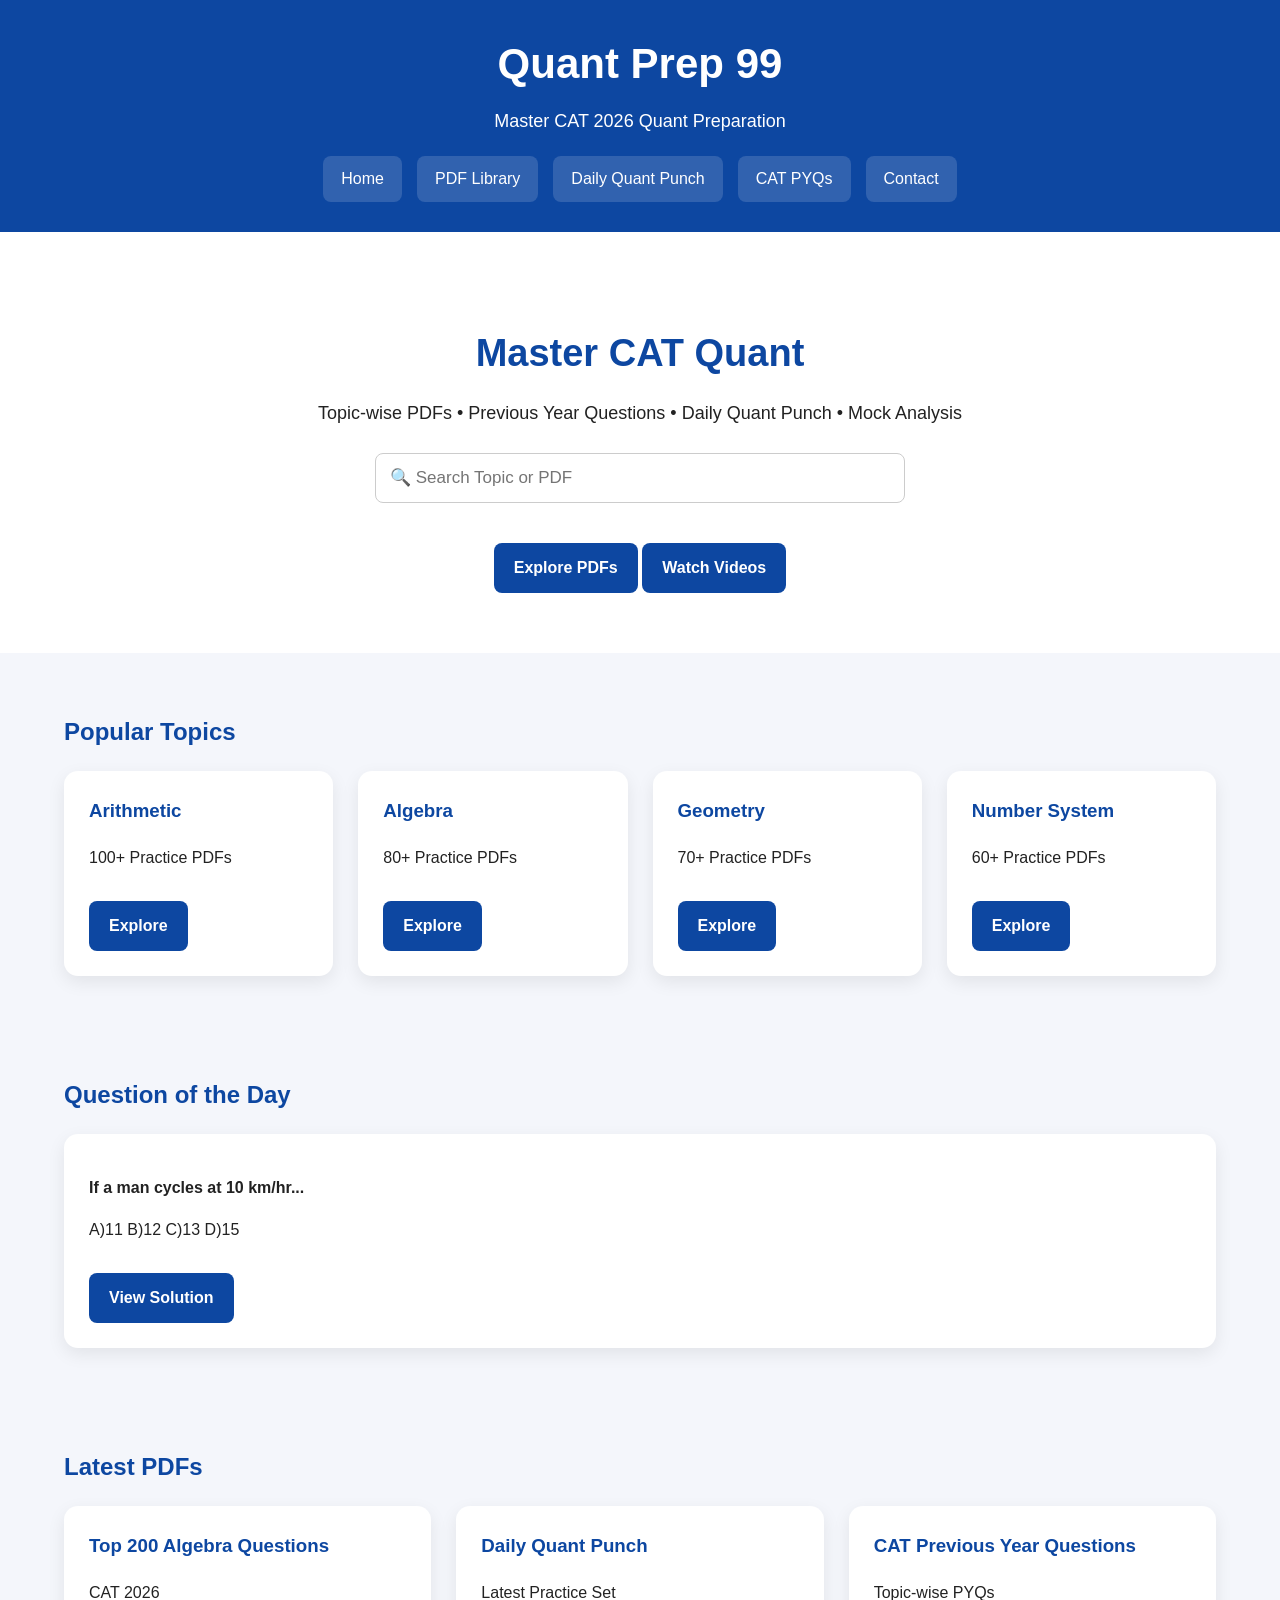
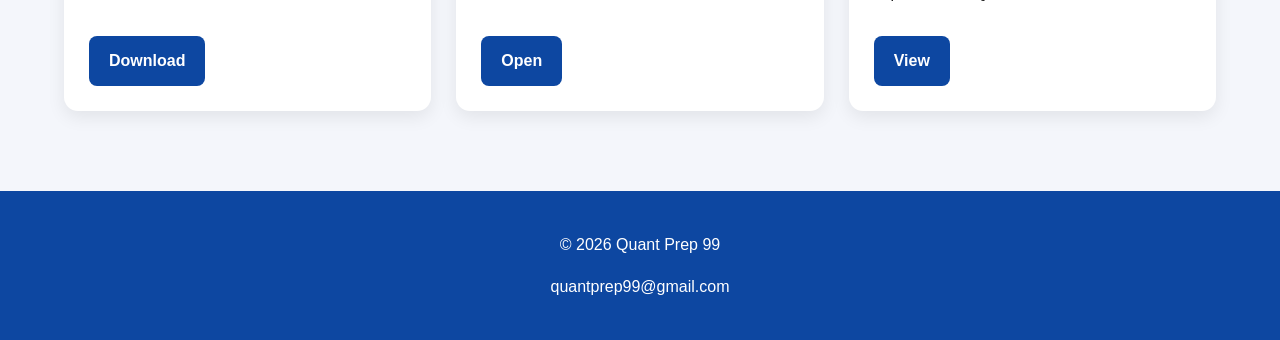
==== index.html @ 32f3b4c9 "Update index.html" ====
<!DOCTYPE html>
<html lang="en">
<head>
<meta charset="UTF-8">
<meta name="viewport" content="width=device-width, initial-scale=1.0">
<title>Quant Prep 99 | CAT 2026 Preparation</title>
<link rel="stylesheet" href="assets/style.css">
</head>

<body>

<header>
    <h1>Quant Prep 99</h1>
    <p>Master CAT 2026 Quant Preparation</p>

    <nav>
        <a href="index.html">Home</a>
        <a href="library.html">PDF Library</a>
        <a href="dqp.html">Daily Quant Punch</a>
        <a href="pyq.html">CAT PYQs</a>
        <a href="contact.html">Contact</a>
    </nav>
</header>

<section class="hero">
    <h2>Master CAT Quant</h2>

    <p>
        Topic-wise PDFs • Previous Year Questions • Daily Quant Punch • Mock Analysis
    </p>

    <input type="text" class="search-box" placeholder="🔍 Search Topic or PDF">

    <br><br>

    <a class="btn" href="library.html">Explore PDFs</a>

    <a class="btn" href="https://youtube.com" target="_blank">Watch Videos</a>

</section>

<section class="container">

<h2>Popular Topics</h2>

<div class="grid">

<div class="card">
<h3>Arithmetic</h3>
<p>100+ Practice PDFs</p>
<a class="btn" href="library.html">Explore</a>
</div>

<div class="card">
<h3>Algebra</h3>
<p>80+ Practice PDFs</p>
<a class="btn" href="library.html">Explore</a>
</div>

<div class="card">
<h3>Geometry</h3>
<p>70+ Practice PDFs</p>
<a class="btn" href="library.html">Explore</a>
</div>

<div class="card">
<h3>Number System</h3>
<p>60+ Practice PDFs</p>
<a class="btn" href="library.html">Explore</a>
</div>

</div>

</section>

<section class="container">

<h2>Question of the Day</h2>

<div class="card">

<p><strong>If a man cycles at 10 km/hr...</strong></p>

<p>
A)11
B)12
C)13
D)15
</p>

<a class="btn" href="#">View Solution</a>

</div>

</section>

<section class="container">

<h2>Latest PDFs</h2>

<div class="grid">

<div class="card">
<h3>Top 200 Algebra Questions</h3>
<p>CAT 2026</p>
<a class="btn" href="library.html">Download</a>
</div>

<div class="card">
<h3>Daily Quant Punch</h3>
<p>Latest Practice Set</p>
<a class="btn" href="dqp.html">Open</a>
</div>

<div class="card">
<h3>CAT Previous Year Questions</h3>
<p>Topic-wise PYQs</p>
<a class="btn" href="pyq.html">View</a>
</div>

</div>

</section>

<footer>

<p>© 2026 Quant Prep 99</p>

<p>quantprep99@gmail.com</p>

</footer>

</body>
</html>
---- assets/style.css ----
body{
margin:0;
font-family:Arial,Helvetica,sans-serif;
background:#f4f6fb;
color:#222;
line-height:1.6;
}

header{
background:#0d47a1;
color:white;
padding:30px 20px;
text-align:center;
}

header h1{
margin:0;
font-size:42px;
}

header p{
margin:10px 0 20px;
font-size:18px;
}

nav{
display:flex;
justify-content:center;
flex-wrap:wrap;
gap:15px;
}

nav a{
color:white;
text-decoration:none;
padding:10px 18px;
border-radius:8px;
background:rgba(255,255,255,.15);
transition:.3s;
}

nav a:hover{
background:white;
color:#0d47a1;
}

.hero{
padding:60px 20px;
text-align:center;
background:white;
}

.hero h2{
font-size:38px;
margin-bottom:15px;
}

.hero p{
font-size:18px;
max-width:700px;
margin:auto;
}

.hero input{
margin-top:25px;
width:90%;
max-width:500px;
padding:14px;
font-size:17px;
border-radius:8px;
border:1px solid #ccc;
}

.container{
width:90%;
max-width:1200px;
margin:auto;
padding:40px 0;
}

.grid{
display:grid;
grid-template-columns:repeat(auto-fit,minmax(240px,1fr));
gap:25px;
}

.card{
background:white;
padding:25px;
border-radius:14px;
box-shadow:0 6px 18px rgba(0,0,0,.08);
transition:.3s;
}

.card:hover{
transform:translateY(-6px);
}

.card h3{
margin-top:0;
color:#0d47a1;
}

.btn{
display:inline-block;
margin-top:15px;
padding:12px 20px;
background:#0d47a1;
color:white;
text-decoration:none;
border-radius:8px;
font-weight:bold;
}

.btn:hover{
background:#1565c0;
}

footer{
background:#0d47a1;
color:white;
text-align:center;
padding:25px;
margin-top:40px;
}

h2{
color:#0d47a1;
}

@media(max-width:768px){

header h1{
font-size:32px;
}

.hero h2{
font-size:30px;
}

nav{
flex-direction:column;
align-items:center;
}

.btn{
display:block;
margin:12px auto;
width:220px;
text-align:center;
}

}
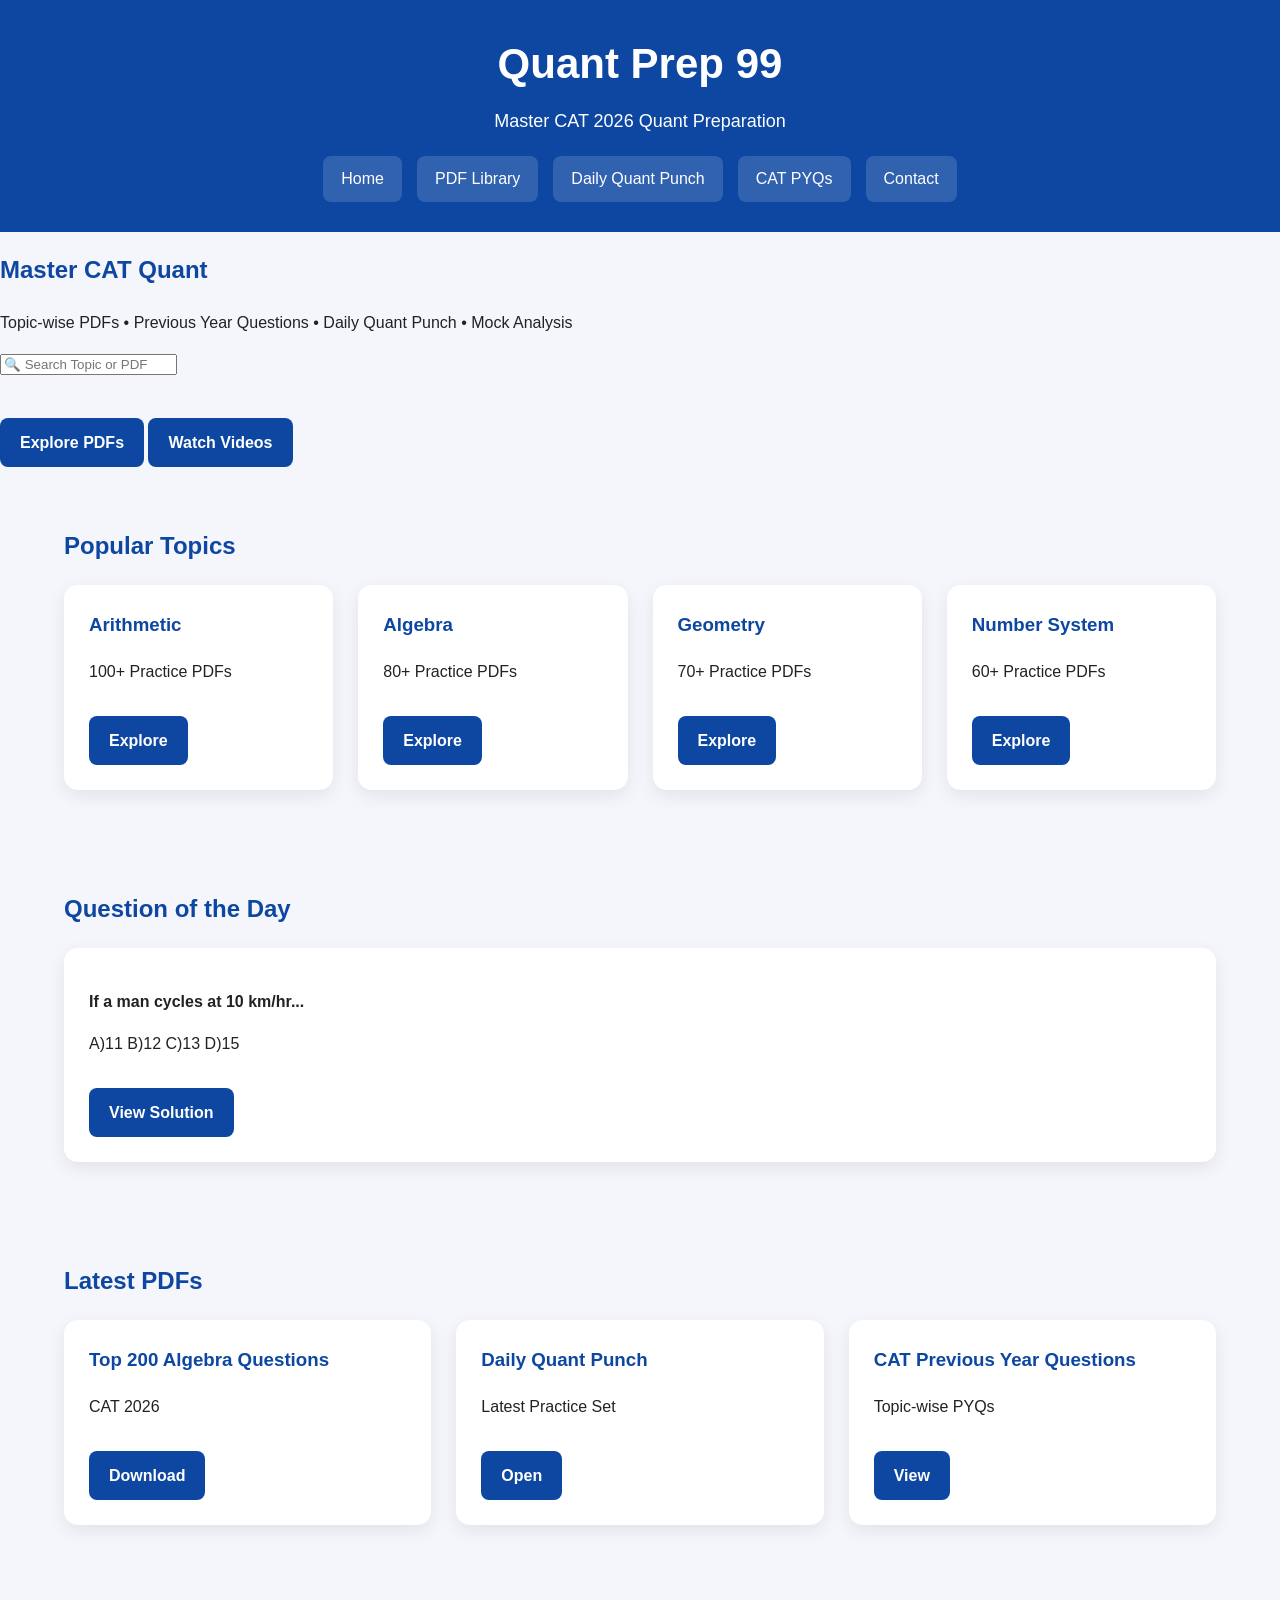
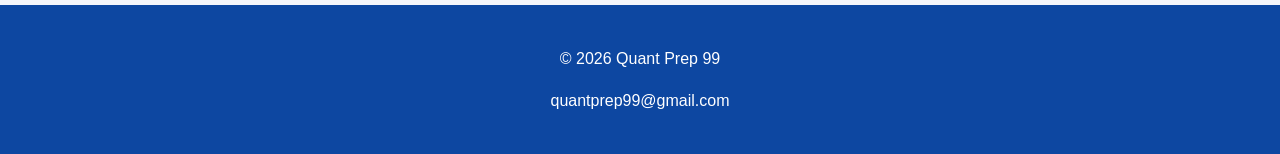
==== commit bcb1d10d: "Update index.html" ====
--- a/index.html
+++ b/index.html
@@ -22,7 +22,7 @@
     </nav>
 </header>
 
-<section class="hero">
+<div class="hero-content">
     <h2>Master CAT Quant</h2>
 
     <p>
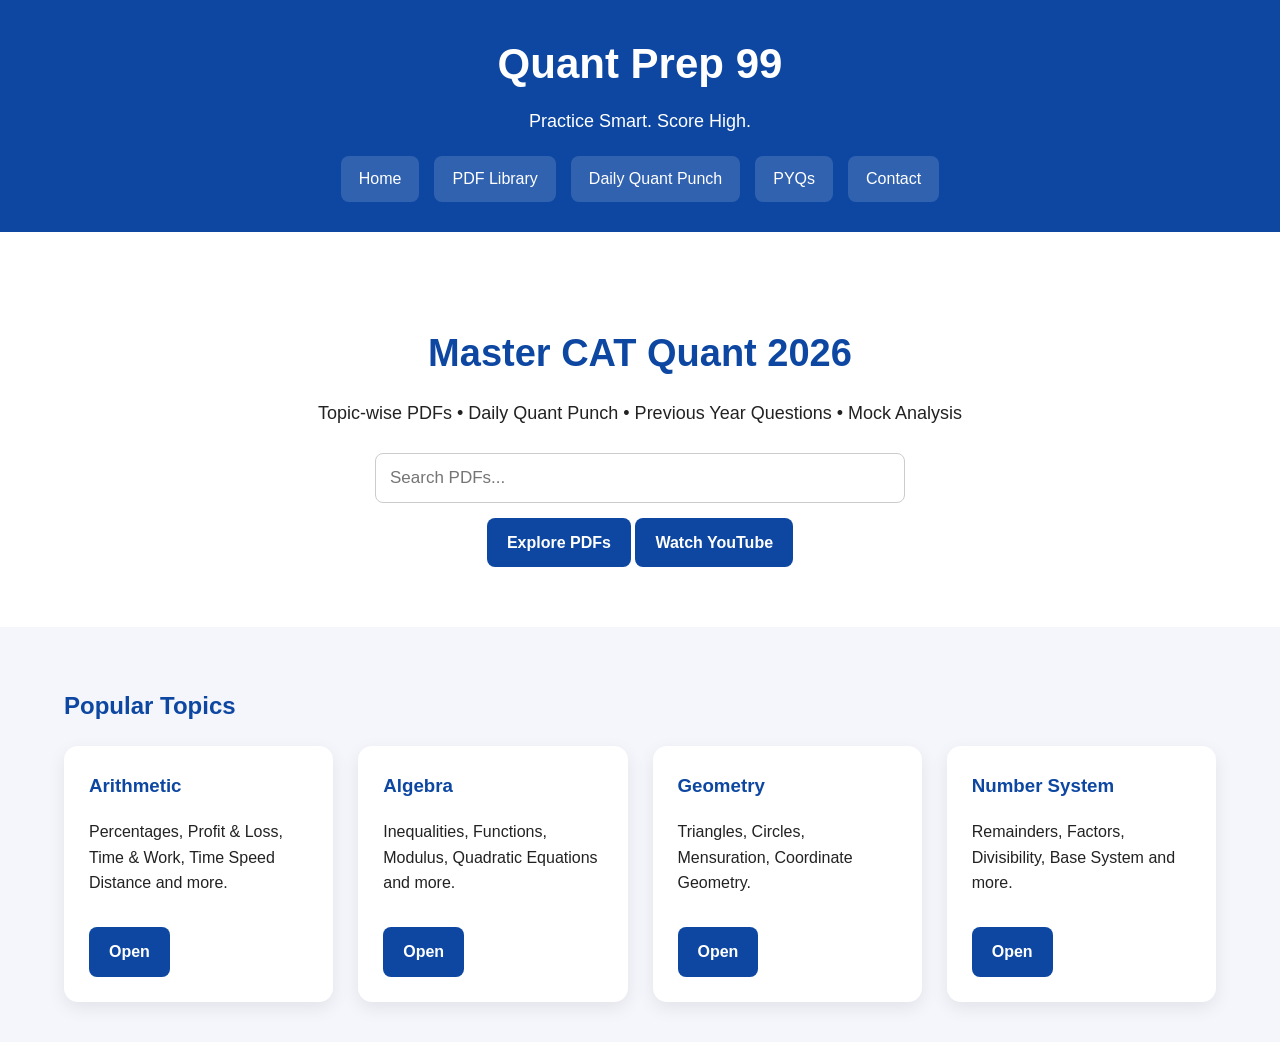
==== commit 70b8c912: "Update index.html" ====
--- a/index.html
+++ b/index.html
@@ -10,32 +10,37 @@
 <body>
 
 <header>
-    <h1>Quant Prep 99</h1>
-    <p>Master CAT 2026 Quant Preparation</p>
+    <div class="logo">
+        <h1>Quant Prep 99</h1>
+        <p>Practice Smart. Score High.</p>
+    </div>
 
     <nav>
         <a href="index.html">Home</a>
         <a href="library.html">PDF Library</a>
         <a href="dqp.html">Daily Quant Punch</a>
-        <a href="pyq.html">CAT PYQs</a>
+        <a href="pyq.html">PYQs</a>
         <a href="contact.html">Contact</a>
     </nav>
 </header>
 
-<div class="hero-content">
-    <h2>Master CAT Quant</h2>
+<section class="hero">
 
-    <p>
-        Topic-wise PDFs • Previous Year Questions • Daily Quant Punch • Mock Analysis
-    </p>
+<h2>Master CAT Quant 2026</h2>
 
-    <input type="text" class="search-box" placeholder="🔍 Search Topic or PDF">
+<p>
+Topic-wise PDFs • Daily Quant Punch • Previous Year Questions • Mock Analysis
+</p>
 
-    <br><br>
+<input class="search-box" type="text" placeholder="Search PDFs...">
 
-    <a class="btn" href="library.html">Explore PDFs</a>
+<div class="hero-buttons">
 
-    <a class="btn" href="https://youtube.com" target="_blank">Watch Videos</a>
+<a class="btn" href="library.html">Explore PDFs</a>
+
+<a class="btn btn-outline" href="https://youtube.com" target="_blank">Watch YouTube</a>
+
+</div>
 
 </section>
 
@@ -47,88 +52,28 @@
 
 <div class="card">
 <h3>Arithmetic</h3>
-<p>100+ Practice PDFs</p>
-<a class="btn" href="library.html">Explore</a>
+<p>Percentages, Profit & Loss, Time & Work, Time Speed Distance and more.</p>
+<a class="btn" href="library.html">Open</a>
 </div>
 
 <div class="card">
 <h3>Algebra</h3>
-<p>80+ Practice PDFs</p>
-<a class="btn" href="library.html">Explore</a>
+<p>Inequalities, Functions, Modulus, Quadratic Equations and more.</p>
+<a class="btn" href="library.html">Open</a>
 </div>
 
 <div class="card">
 <h3>Geometry</h3>
-<p>70+ Practice PDFs</p>
-<a class="btn" href="library.html">Explore</a>
+<p>Triangles, Circles, Mensuration, Coordinate Geometry.</p>
+<a class="btn" href="library.html">Open</a>
 </div>
 
 <div class="card">
 <h3>Number System</h3>
-<p>60+ Practice PDFs</p>
-<a class="btn" href="library.html">Explore</a>
+<p>Remainders, Factors, Divisibility, Base System and more.</p>
+<a class="btn" href="library.html">Open</a>
 </div>
 
 </div>
 
 </section>
-
-<section class="container">
-
-<h2>Question of the Day</h2>
-
-<div class="card">
-
-<p><strong>If a man cycles at 10 km/hr...</strong></p>
-
-<p>
-A)11
-B)12
-C)13
-D)15
-</p>
-
-<a class="btn" href="#">View Solution</a>
-
-</div>
-
-</section>
-
-<section class="container">
-
-<h2>Latest PDFs</h2>
-
-<div class="grid">
-
-<div class="card">
-<h3>Top 200 Algebra Questions</h3>
-<p>CAT 2026</p>
-<a class="btn" href="library.html">Download</a>
-</div>
-
-<div class="card">
-<h3>Daily Quant Punch</h3>
-<p>Latest Practice Set</p>
-<a class="btn" href="dqp.html">Open</a>
-</div>
-
-<div class="card">
-<h3>CAT Previous Year Questions</h3>
-<p>Topic-wise PYQs</p>
-<a class="btn" href="pyq.html">View</a>
-</div>
-
-</div>
-
-</section>
-
-<footer>
-
-<p>© 2026 Quant Prep 99</p>
-
-<p>quantprep99@gmail.com</p>
-
-</footer>
-
-</body>
-</html>
--- a/assets/style.css
+++ b/assets/style.css
@@ -148,6 +148,29 @@
 margin:12px auto;
 width:220px;
 text-align:center;
+  .grid{
+display:grid;
+grid-template-columns:repeat(auto-fit,minmax(220px,1fr));
+gap:20px;
+margin-top:20px;
+}
+
+.card{
+background:#fff;
+padding:20px;
+border-radius:12px;
+box-shadow:0 4px 15px rgba(0,0,0,.08);
+margin-bottom:20px;
+}
+
+.search-box{
+width:100%;
+max-width:450px;
+padding:12px;
+border:2px solid #0d47a1;
+border-radius:8px;
+font-size:16px;
+}
 }
 
 }
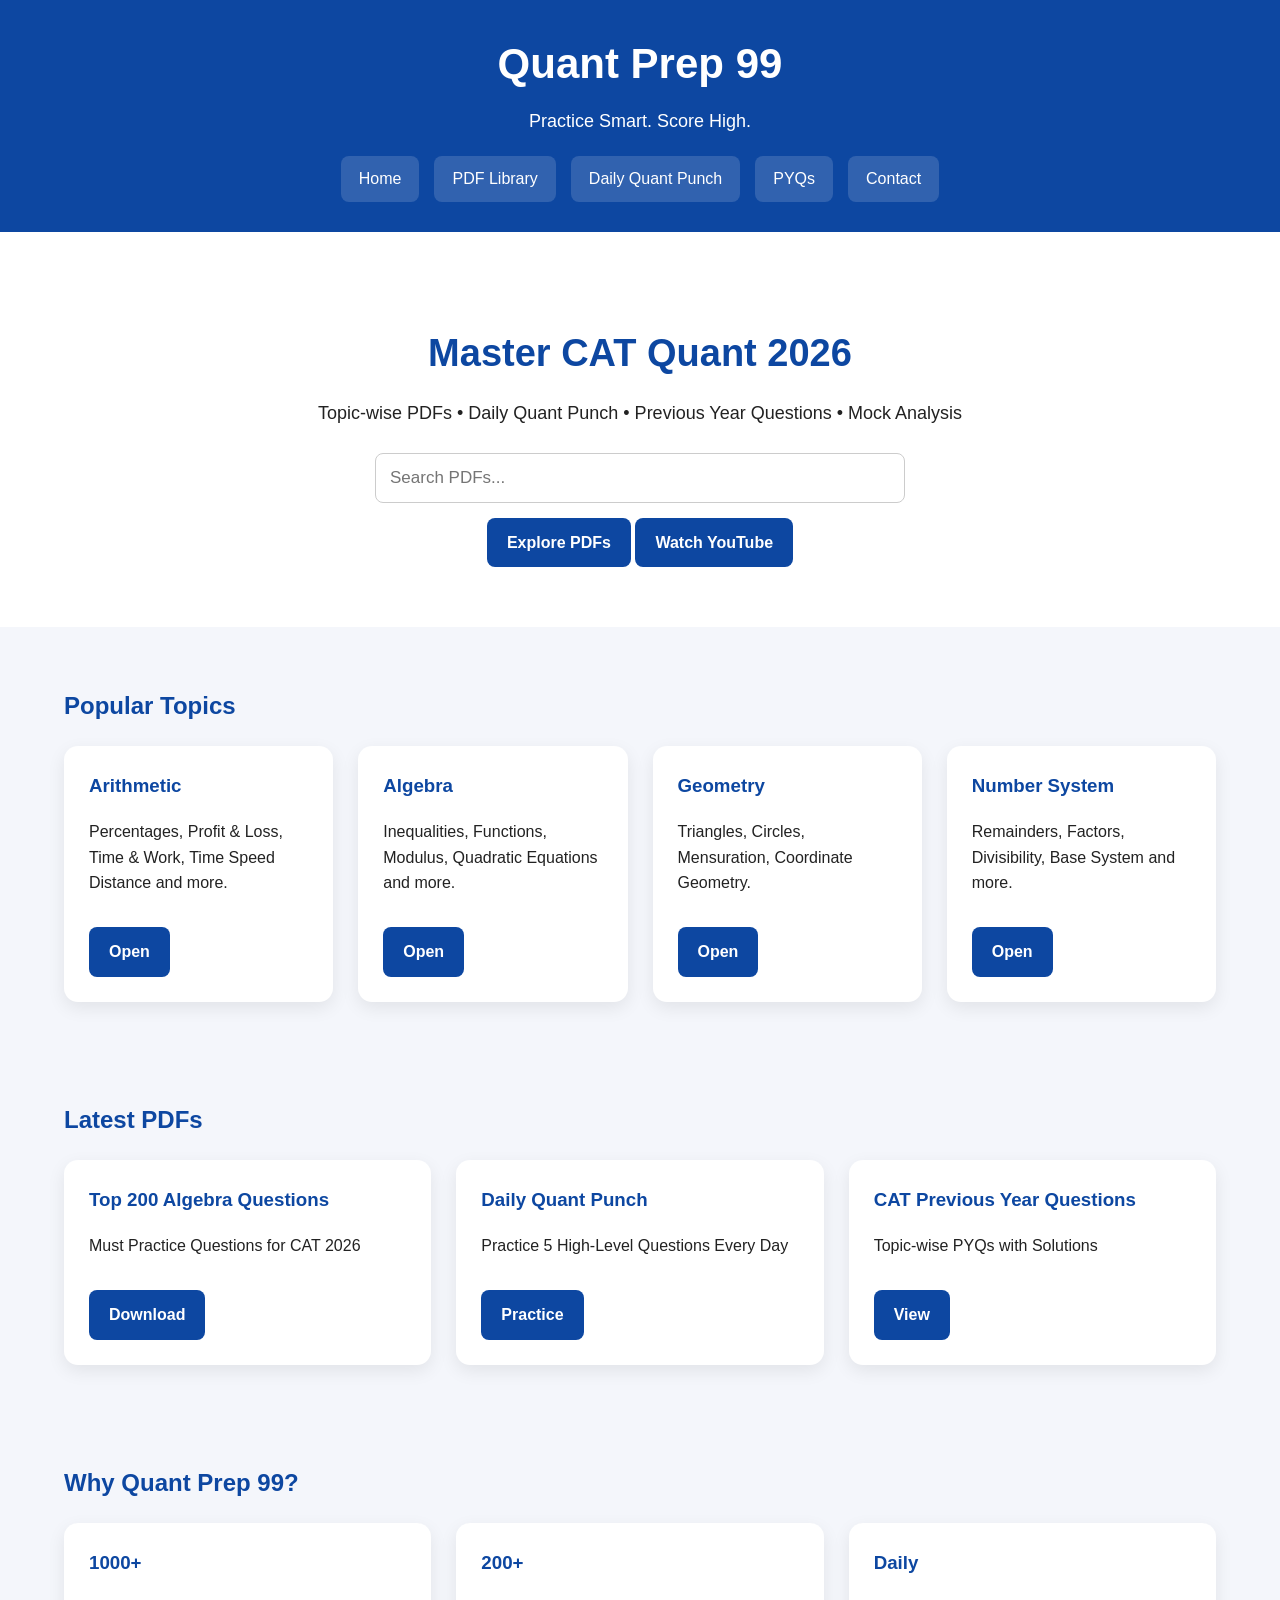
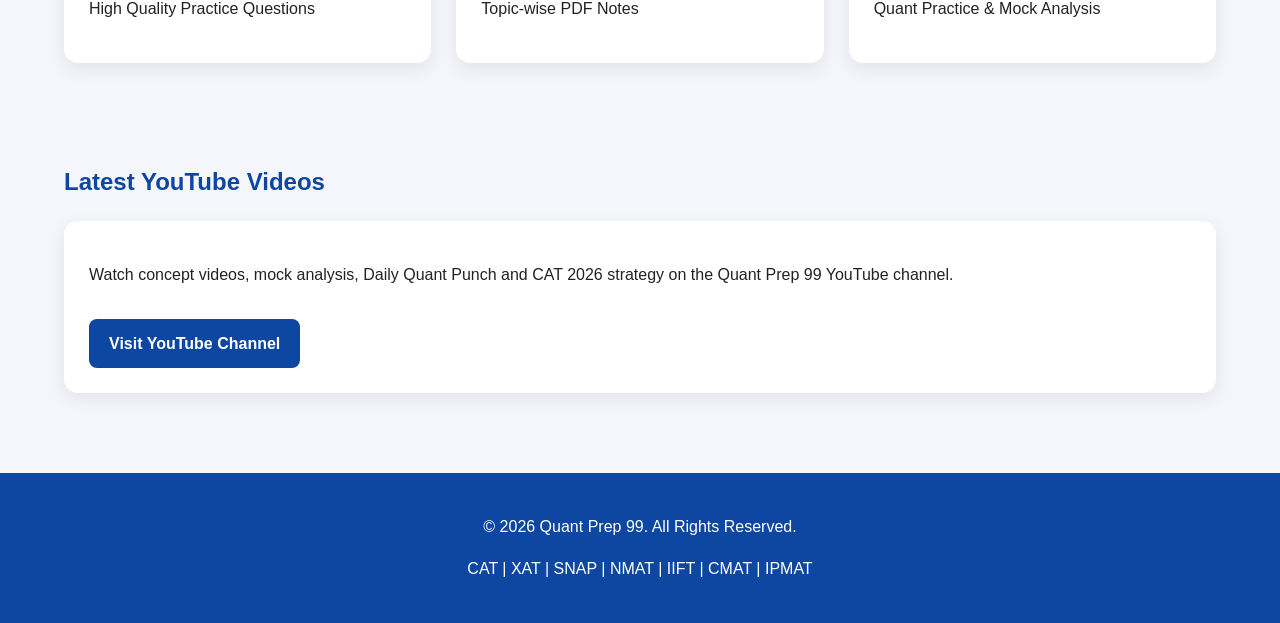
==== commit d6ea273a: "Update index.html" ====
--- a/index.html
+++ b/index.html
@@ -77,3 +77,84 @@
 </div>
 
 </section>
+<section class="container">
+
+<h2>Latest PDFs</h2>
+
+<div class="grid">
+
+<div class="card">
+<h3>Top 200 Algebra Questions</h3>
+<p>Must Practice Questions for CAT 2026</p>
+<a class="btn" href="library.html">Download</a>
+</div>
+
+<div class="card">
+<h3>Daily Quant Punch</h3>
+<p>Practice 5 High-Level Questions Every Day</p>
+<a class="btn" href="dqp.html">Practice</a>
+</div>
+
+<div class="card">
+<h3>CAT Previous Year Questions</h3>
+<p>Topic-wise PYQs with Solutions</p>
+<a class="btn" href="pyq.html">View</a>
+</div>
+
+</div>
+
+</section>
+
+<section class="container">
+
+<h2>Why Quant Prep 99?</h2>
+
+<div class="grid">
+
+<div class="card">
+<h3>1000+</h3>
+<p>High Quality Practice Questions</p>
+</div>
+
+<div class="card">
+<h3>200+</h3>
+<p>Topic-wise PDF Notes</p>
+</div>
+
+<div class="card">
+<h3>Daily</h3>
+<p>Quant Practice & Mock Analysis</p>
+</div>
+
+</div>
+
+</section>
+
+<section class="container">
+
+<h2>Latest YouTube Videos</h2>
+
+<div class="card">
+
+<p>
+Watch concept videos, mock analysis, Daily Quant Punch and CAT 2026 strategy on the Quant Prep 99 YouTube channel.
+</p>
+
+<a class="btn" href="https://youtube.com" target="_blank">
+Visit YouTube Channel
+</a>
+
+</div>
+
+</section>
+
+<footer>
+
+<p>© 2026 Quant Prep 99. All Rights Reserved.</p>
+
+<p>CAT | XAT | SNAP | NMAT | IIFT | CMAT | IPMAT</p>
+
+</footer>
+
+</body>
+</html>
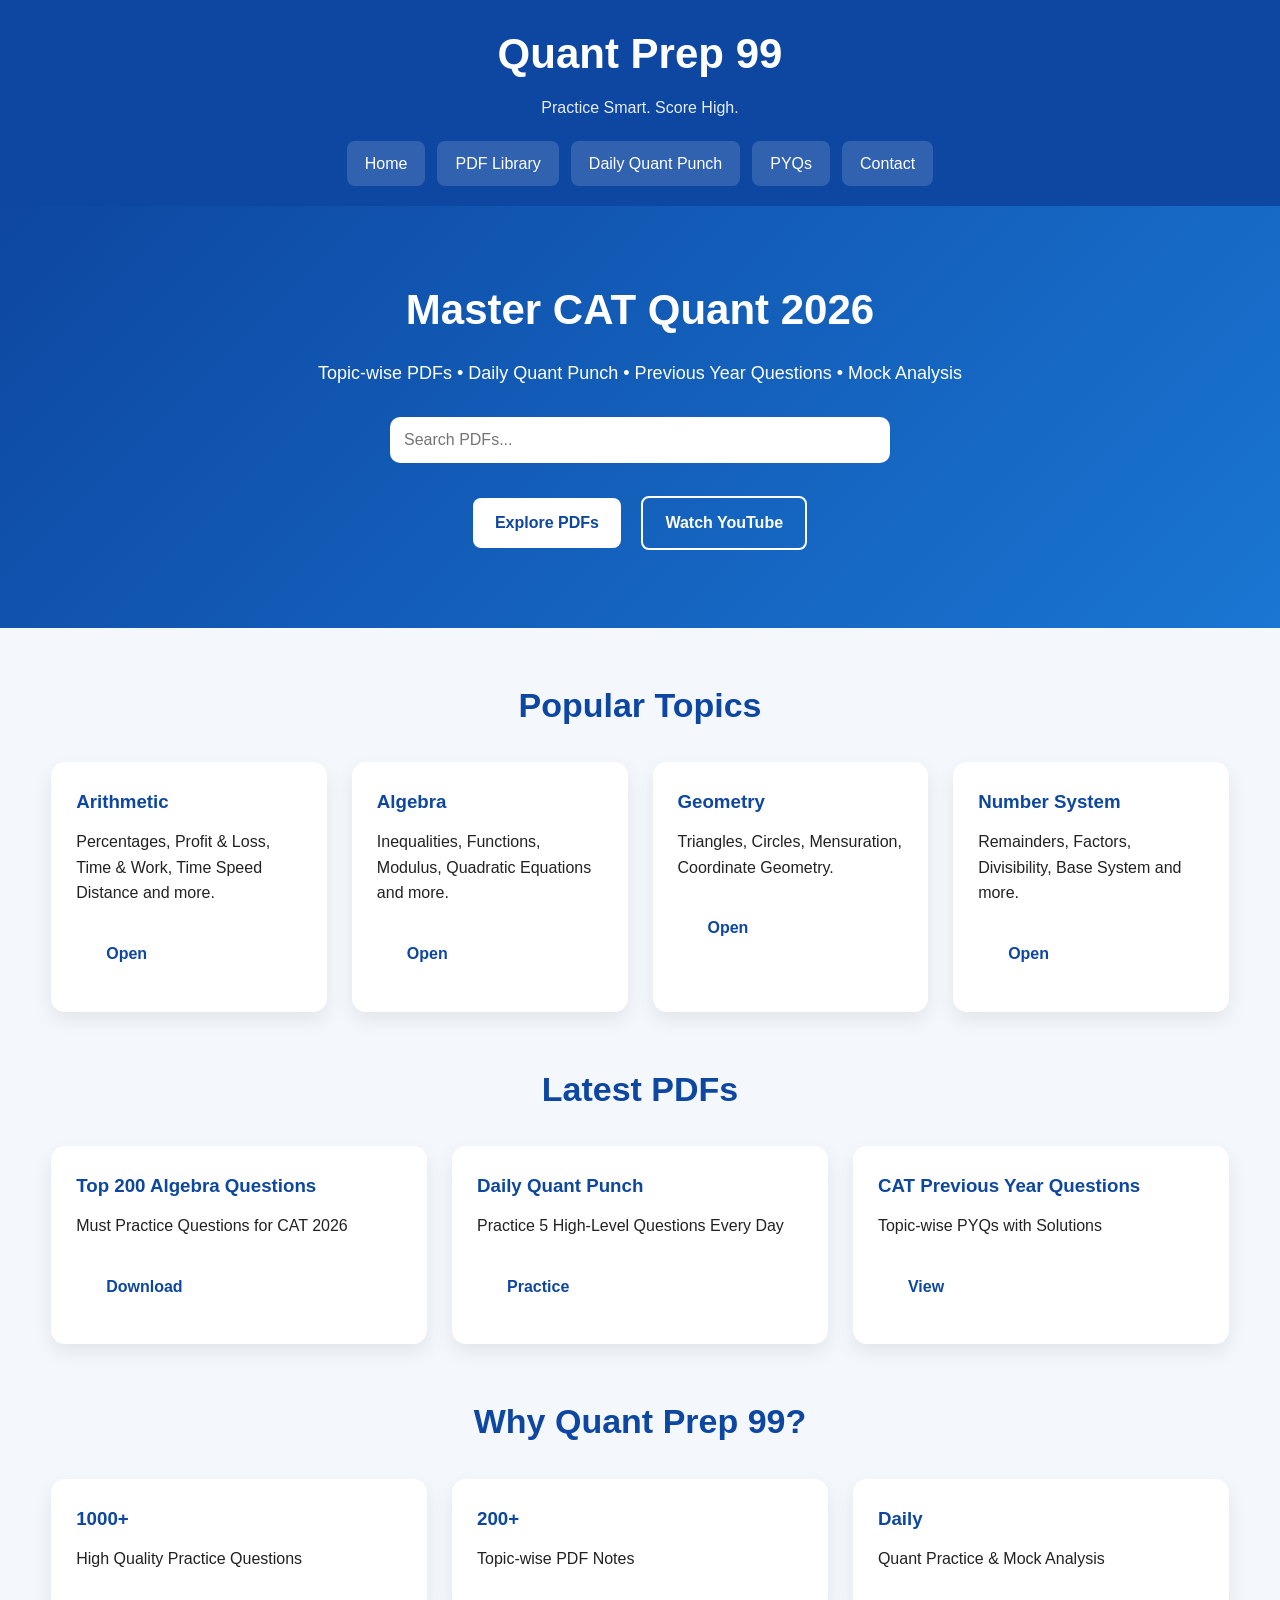
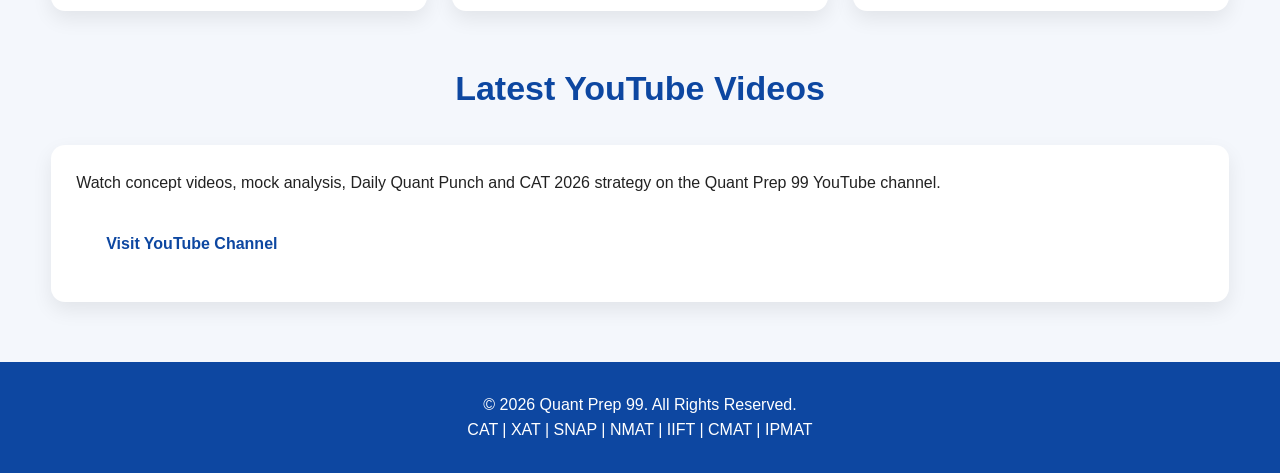
==== commit 60ae061b: "Update index.html" ====
--- a/index.html
+++ b/index.html
@@ -86,7 +86,7 @@
 <div class="card">
 <h3>Top 200 Algebra Questions</h3>
 <p>Must Practice Questions for CAT 2026</p>
-<a class="btn" href="library.html">Download</a>
+<a class="btn" href="pdfs/algebra/Daily Quant Punch.pdf" target="_blank">Download</a>
 </div>
 
 <div class="card">
--- a/assets/style.css
+++ b/assets/style.css
@@ -1,37 +1,43 @@
+*{
+margin:0;
+padding:0;
+box-sizing:border-box;
+}
+
 body{
-margin:0;
 font-family:Arial,Helvetica,sans-serif;
-background:#f4f6fb;
+background:#f4f7fc;
 color:#222;
 line-height:1.6;
 }
 
 header{
 background:#0d47a1;
-color:white;
-padding:30px 20px;
+color:#fff;
+padding:20px;
 text-align:center;
 }
 
-header h1{
-margin:0;
+.logo h1{
 font-size:42px;
+margin-bottom:8px;
 }
 
-header p{
-margin:10px 0 20px;
-font-size:18px;
+.logo p{
+font-size:16px;
+opacity:.9;
 }
 
 nav{
+margin-top:20px;
 display:flex;
 justify-content:center;
 flex-wrap:wrap;
-gap:15px;
+gap:12px;
 }
 
 nav a{
-color:white;
+color:#fff;
 text-decoration:none;
 padding:10px 18px;
 border-radius:8px;
@@ -40,18 +46,19 @@
 }
 
 nav a:hover{
-background:white;
+background:#fff;
 color:#0d47a1;
 }
 
 .hero{
-padding:60px 20px;
+background:linear-gradient(135deg,#0d47a1,#1976d2);
+color:#fff;
+padding:70px 20px;
 text-align:center;
-background:white;
 }
 
 .hero h2{
-font-size:38px;
+font-size:42px;
 margin-bottom:15px;
 }
 
@@ -61,34 +68,66 @@
 margin:auto;
 }
 
-.hero input{
-margin-top:25px;
+.search-box{
+margin-top:30px;
+padding:14px;
 width:90%;
 max-width:500px;
-padding:14px;
-font-size:17px;
+border:none;
+border-radius:10px;
+font-size:16px;
+}
+
+.hero-buttons{
+margin-top:25px;
+}
+
+.btn{
+display:inline-block;
+padding:12px 22px;
+background:#fff;
+color:#0d47a1;
+text-decoration:none;
 border-radius:8px;
-border:1px solid #ccc;
+font-weight:bold;
+margin:8px;
+transition:.3s;
+}
+
+.btn:hover{
+transform:translateY(-3px);
+}
+
+.btn-outline{
+background:transparent;
+border:2px solid #fff;
+color:#fff;
 }
 
 .container{
-width:90%;
+width:92%;
 max-width:1200px;
-margin:auto;
-padding:40px 0;
+margin:50px auto;
+}
+
+.container h2{
+text-align:center;
+margin-bottom:30px;
+color:#0d47a1;
+font-size:34px;
 }
 
 .grid{
 display:grid;
-grid-template-columns:repeat(auto-fit,minmax(240px,1fr));
+grid-template-columns:repeat(auto-fit,minmax(250px,1fr));
 gap:25px;
 }
 
 .card{
-background:white;
+background:#fff;
 padding:25px;
 border-radius:14px;
-box-shadow:0 6px 18px rgba(0,0,0,.08);
+box-shadow:0 8px 20px rgba(0,0,0,.08);
 transition:.3s;
 }
 
@@ -97,45 +136,34 @@
 }
 
 .card h3{
-margin-top:0;
 color:#0d47a1;
+margin-bottom:12px;
 }
 
-.btn{
-display:inline-block;
-margin-top:15px;
-padding:12px 20px;
-background:#0d47a1;
-color:white;
-text-decoration:none;
-border-radius:8px;
-font-weight:bold;
-}
-
-.btn:hover{
-background:#1565c0;
+.card p{
+margin-bottom:15px;
 }
 
 footer{
 background:#0d47a1;
-color:white;
+color:#fff;
 text-align:center;
-padding:25px;
-margin-top:40px;
-}
-
-h2{
-color:#0d47a1;
+padding:30px 20px;
+margin-top:60px;
 }
 
 @media(max-width:768px){
 
-header h1{
-font-size:32px;
+.logo h1{
+font-size:30px;
 }
 
 .hero h2{
 font-size:30px;
+}
+
+.hero p{
+font-size:16px;
 }
 
 nav{
@@ -145,32 +173,13 @@
 
 .btn{
 display:block;
+width:220px;
 margin:12px auto;
-width:220px;
 text-align:center;
-  .grid{
-display:grid;
-grid-template-columns:repeat(auto-fit,minmax(220px,1fr));
-gap:20px;
-margin-top:20px;
 }
 
-.card{
-background:#fff;
-padding:20px;
-border-radius:12px;
-box-shadow:0 4px 15px rgba(0,0,0,.08);
-margin-bottom:20px;
-}
-
-.search-box{
-width:100%;
-max-width:450px;
-padding:12px;
-border:2px solid #0d47a1;
-border-radius:8px;
-font-size:16px;
-}
+.container h2{
+font-size:28px;
 }
 
 }
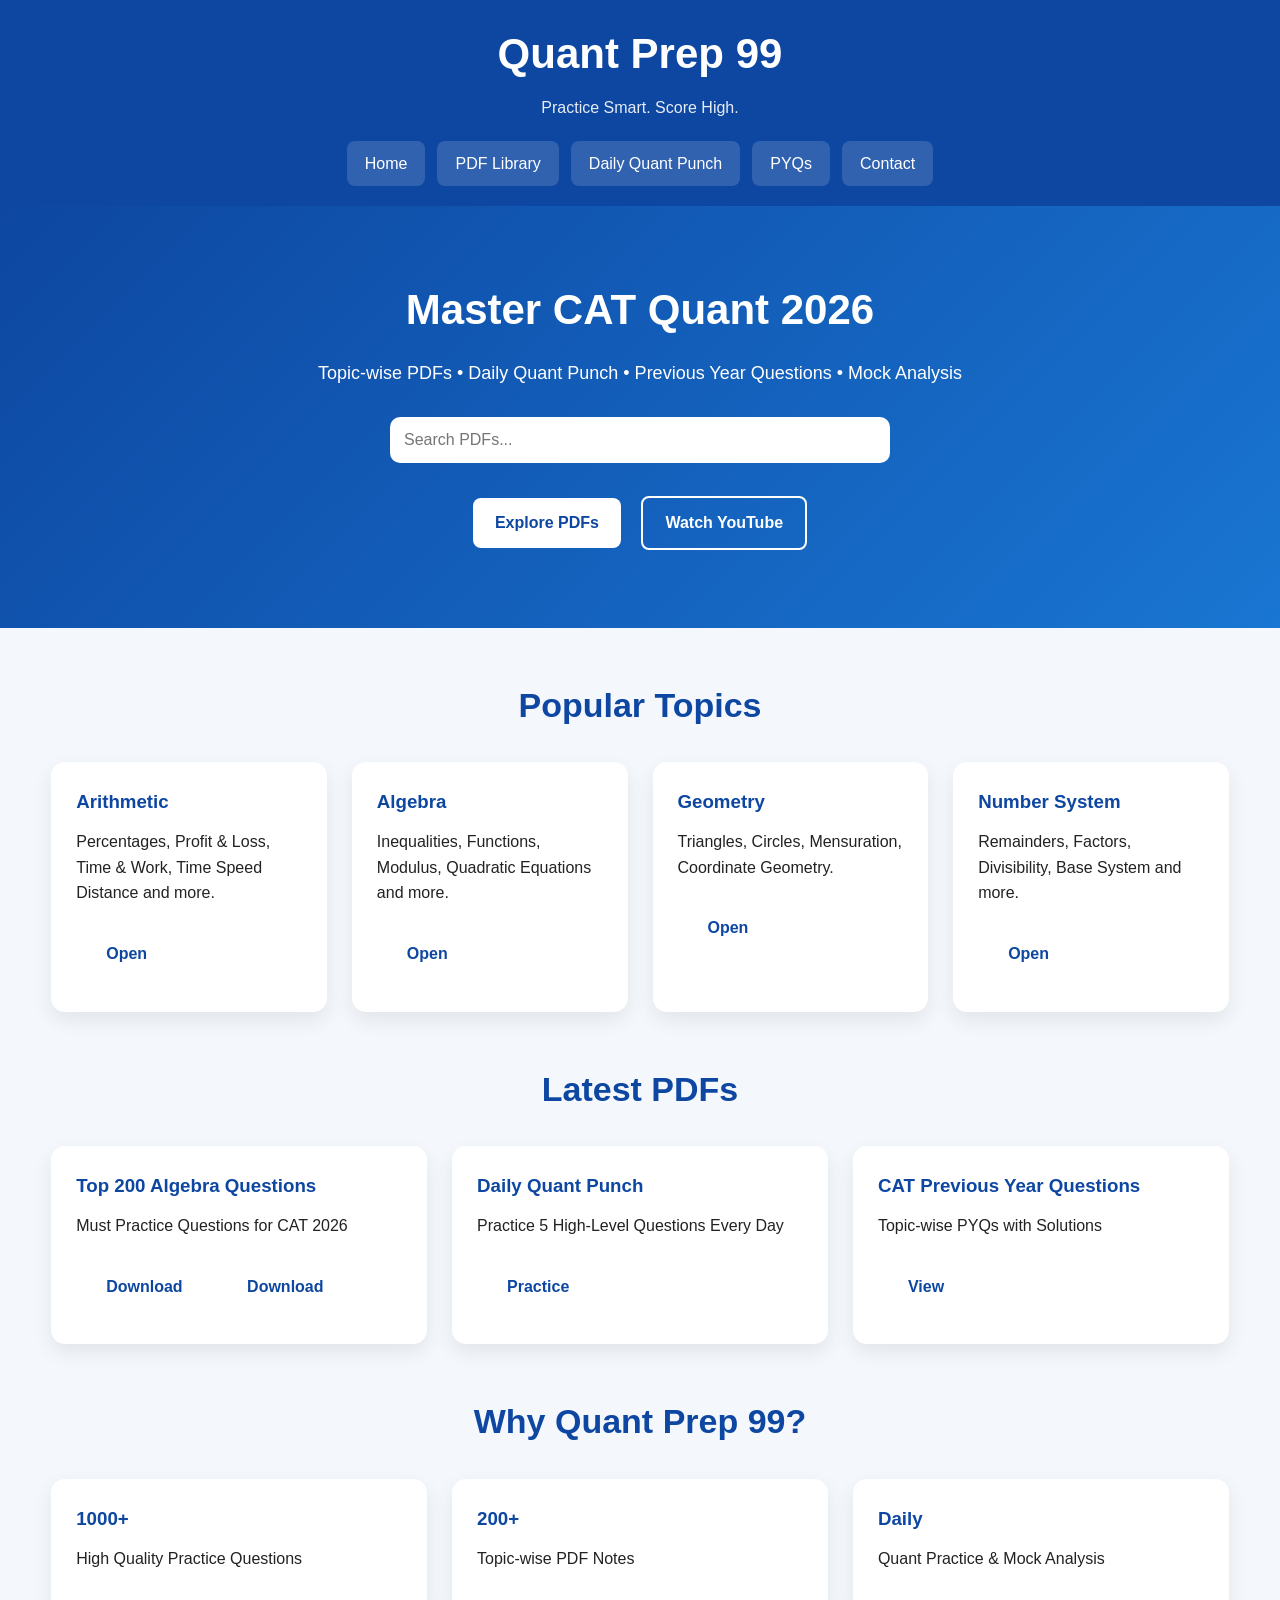
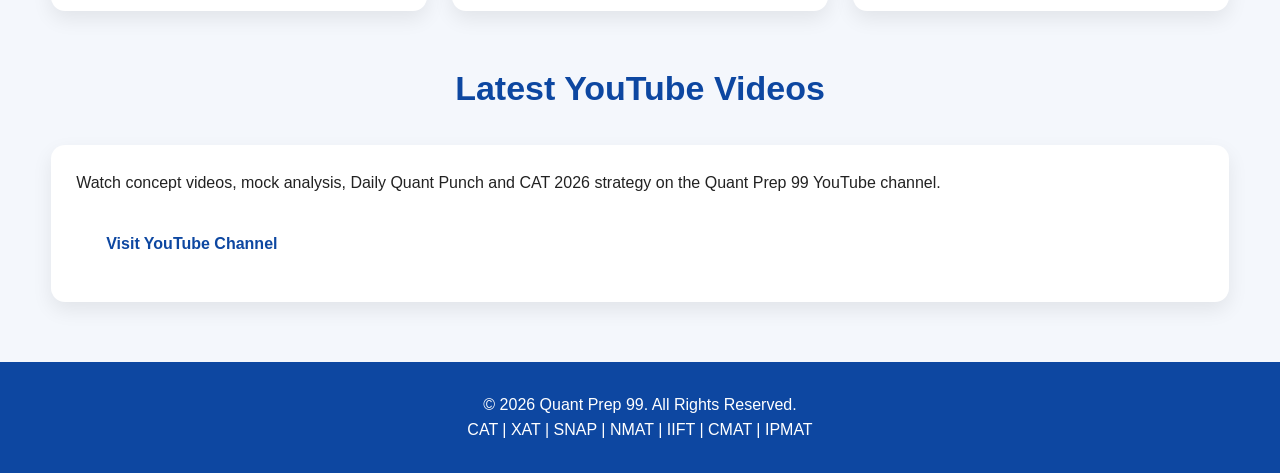
==== commit 7ab7b718: "Update index.html" ====
--- a/index.html
+++ b/index.html
@@ -86,7 +86,8 @@
 <div class="card">
 <h3>Top 200 Algebra Questions</h3>
 <p>Must Practice Questions for CAT 2026</p>
-<a class="btn" href="pdfs/algebra/Daily Quant Punch.pdf" target="_blank">Download</a>
+<a class="btn" href="pdfs/algebra/Daily Quant Punch #20 - CAT Level Questions.pdf.pdf" target="_blank">Download</a>
+<a class="btn" href="pdfs/algebra/Daily QuantPunch 21.pdf" target="_blank">Download</a>
 </div>
 
 <div class="card">
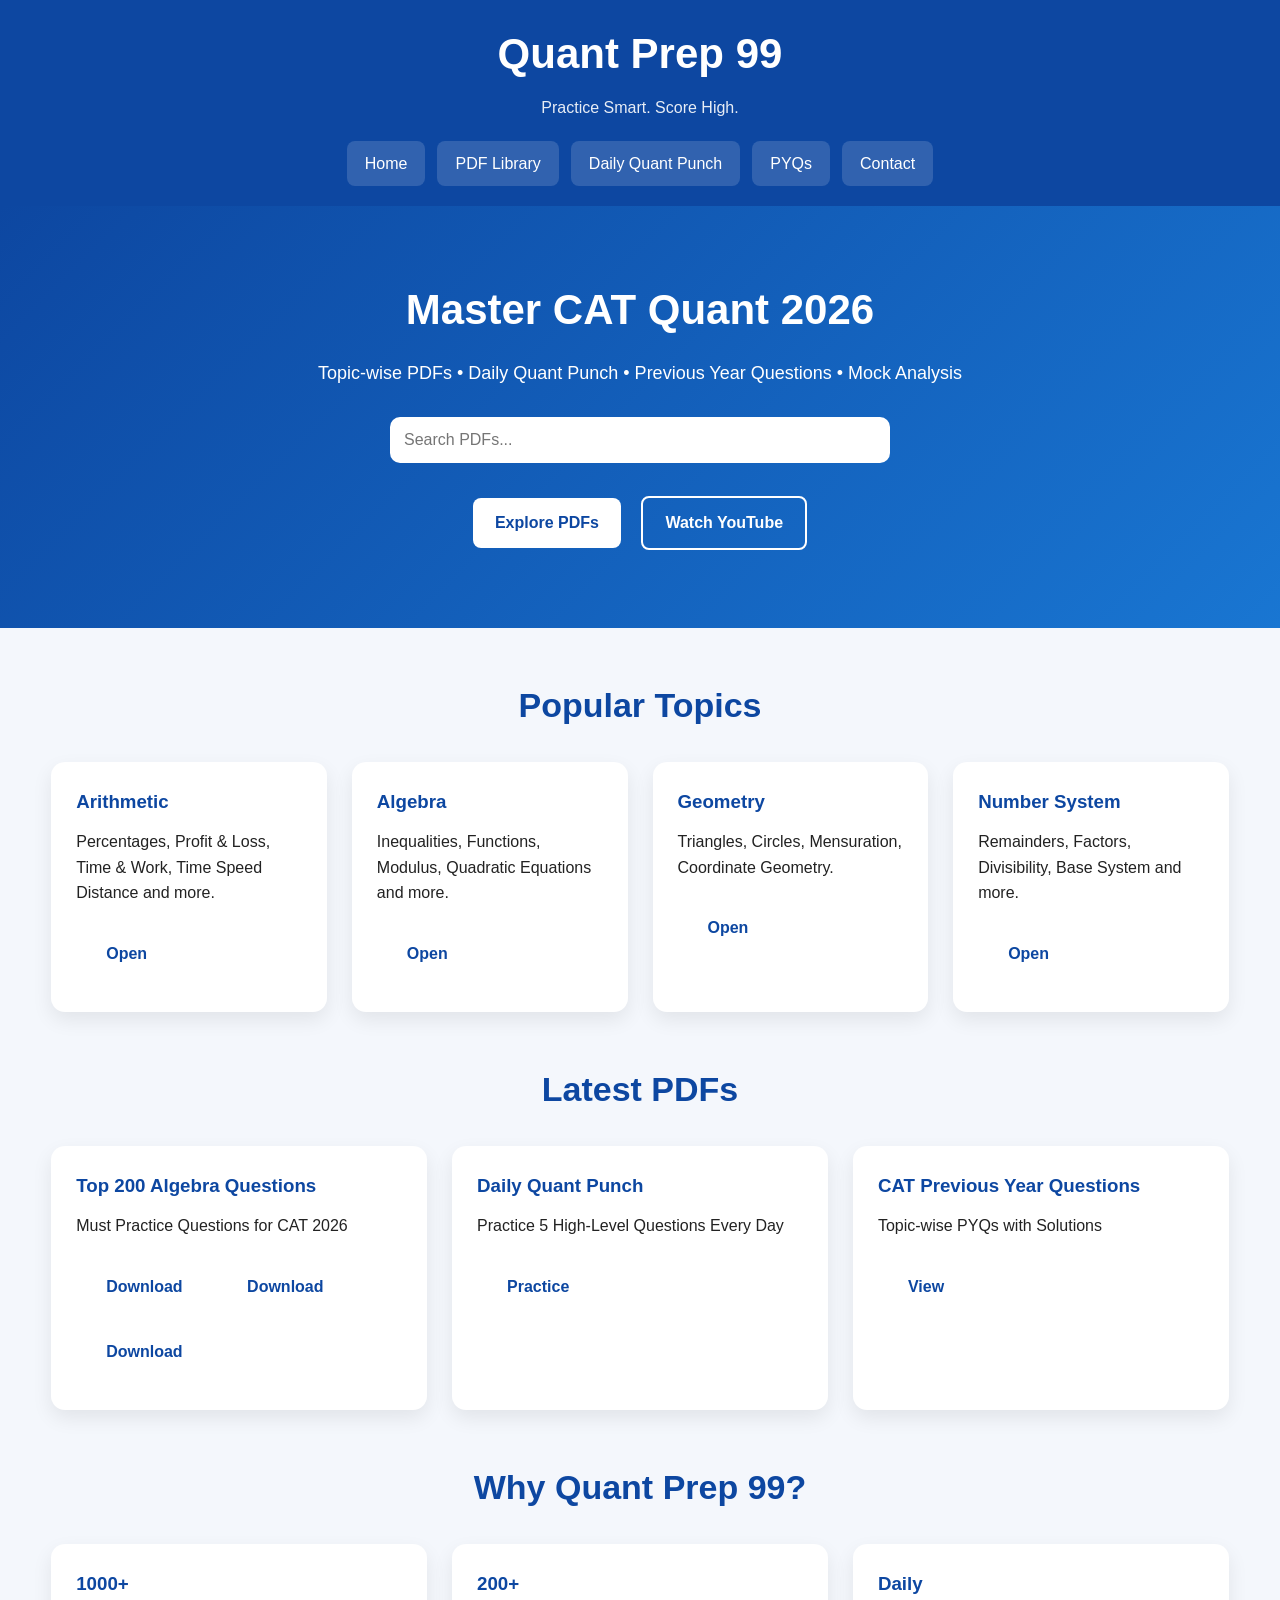
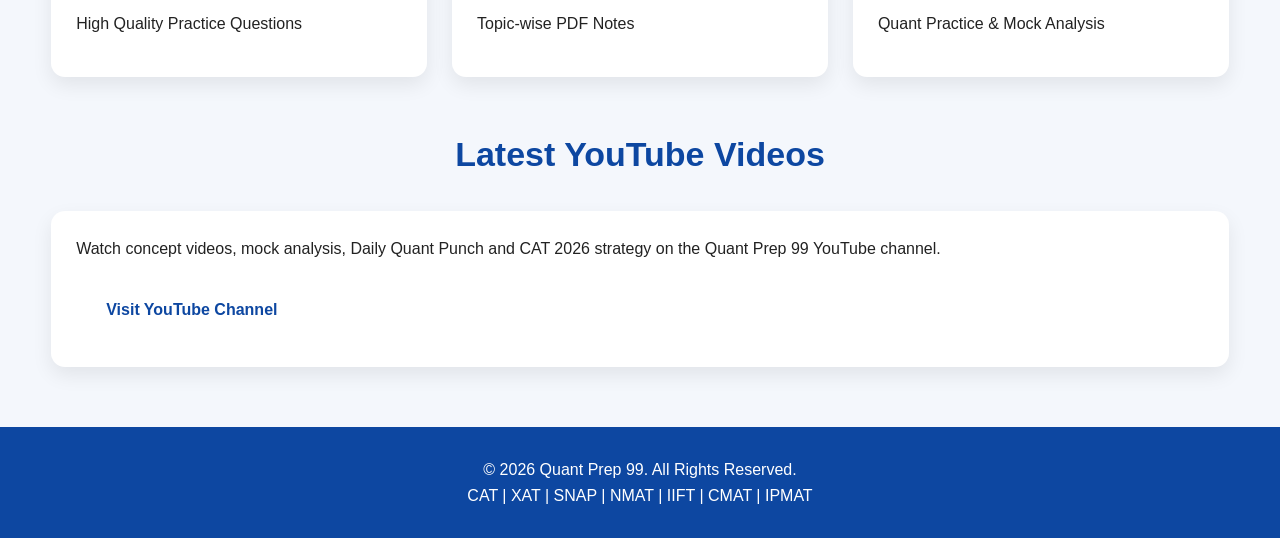
==== commit 4dc634bb: "Update index.html" ====
--- a/index.html
+++ b/index.html
@@ -88,6 +88,7 @@
 <p>Must Practice Questions for CAT 2026</p>
 <a class="btn" href="pdfs/algebra/Daily Quant Punch #20 - CAT Level Questions.pdf.pdf" target="_blank">Download</a>
 <a class="btn" href="pdfs/algebra/Daily QuantPunch 21.pdf" target="_blank">Download</a>
+<a class="btn" href="pdfs/algebra/Daily Quant Punch 22.pdf" target="_blank">Download</a>
 </div>
 
 <div class="card">
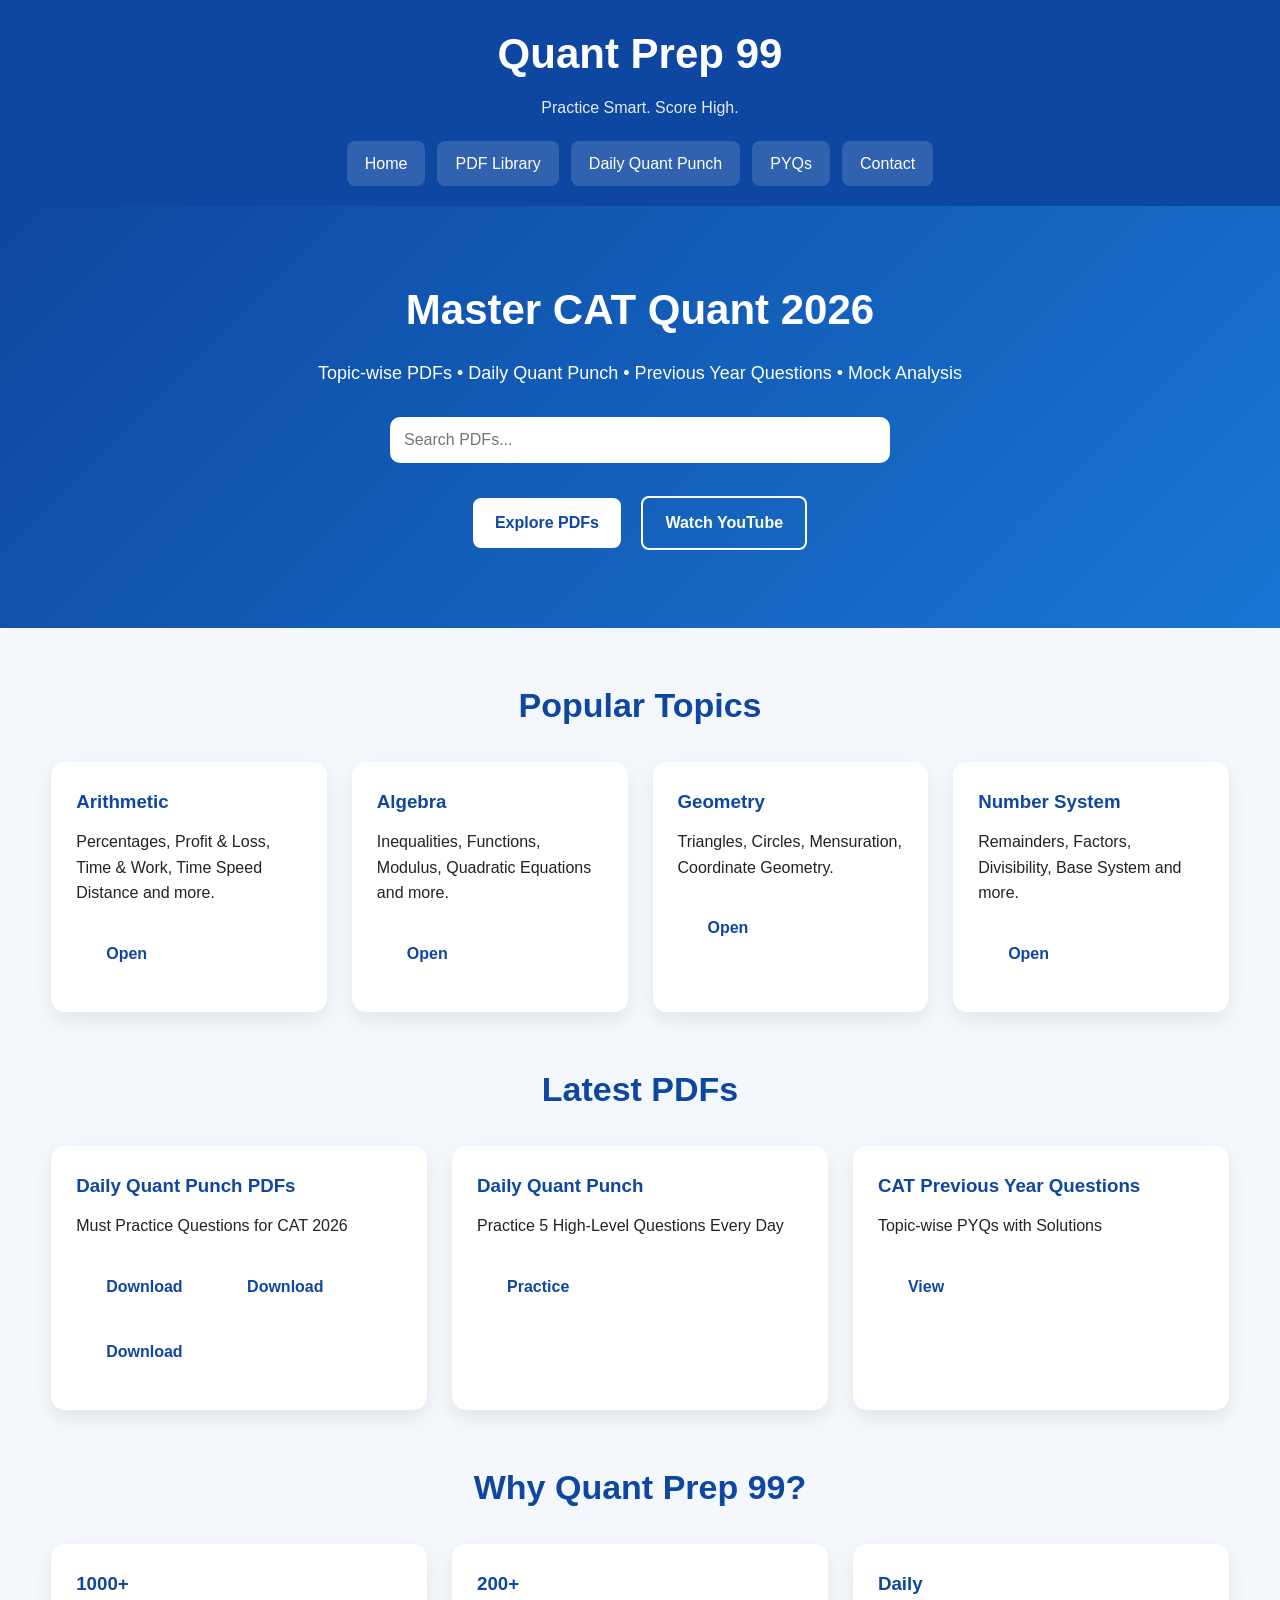
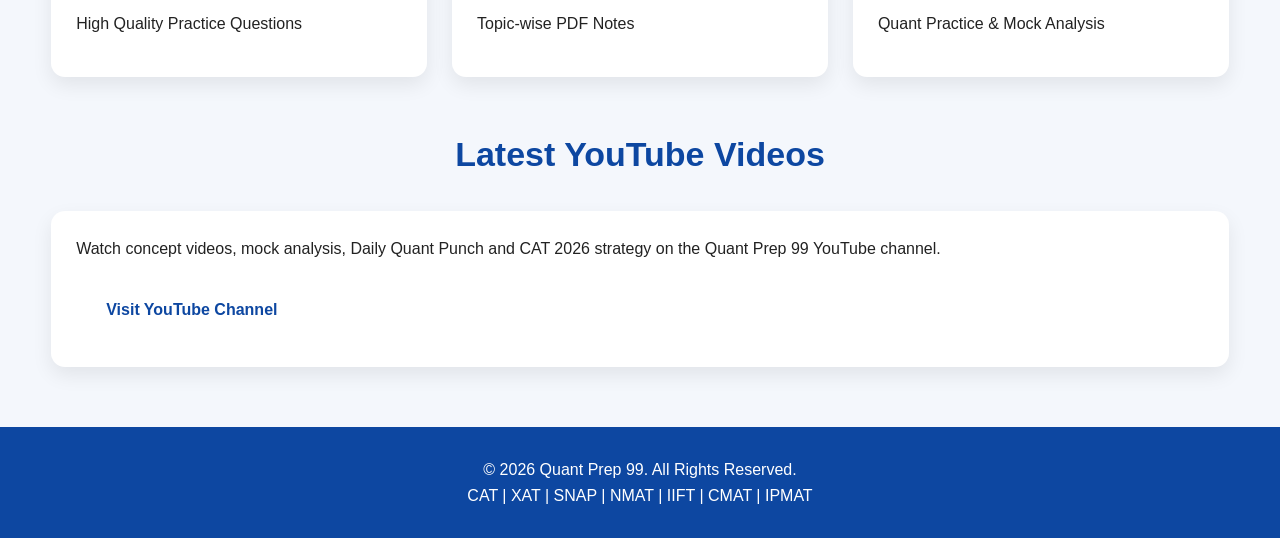
==== commit 22afba09: "Update index.html" ====
--- a/index.html
+++ b/index.html
@@ -84,7 +84,7 @@
 <div class="grid">
 
 <div class="card">
-<h3>Top 200 Algebra Questions</h3>
+<h3>Daily Quant Punch PDFs </h3>
 <p>Must Practice Questions for CAT 2026</p>
 <a class="btn" href="pdfs/algebra/Daily Quant Punch #20 - CAT Level Questions.pdf.pdf" target="_blank">Download</a>
 <a class="btn" href="pdfs/algebra/Daily QuantPunch 21.pdf" target="_blank">Download</a>
